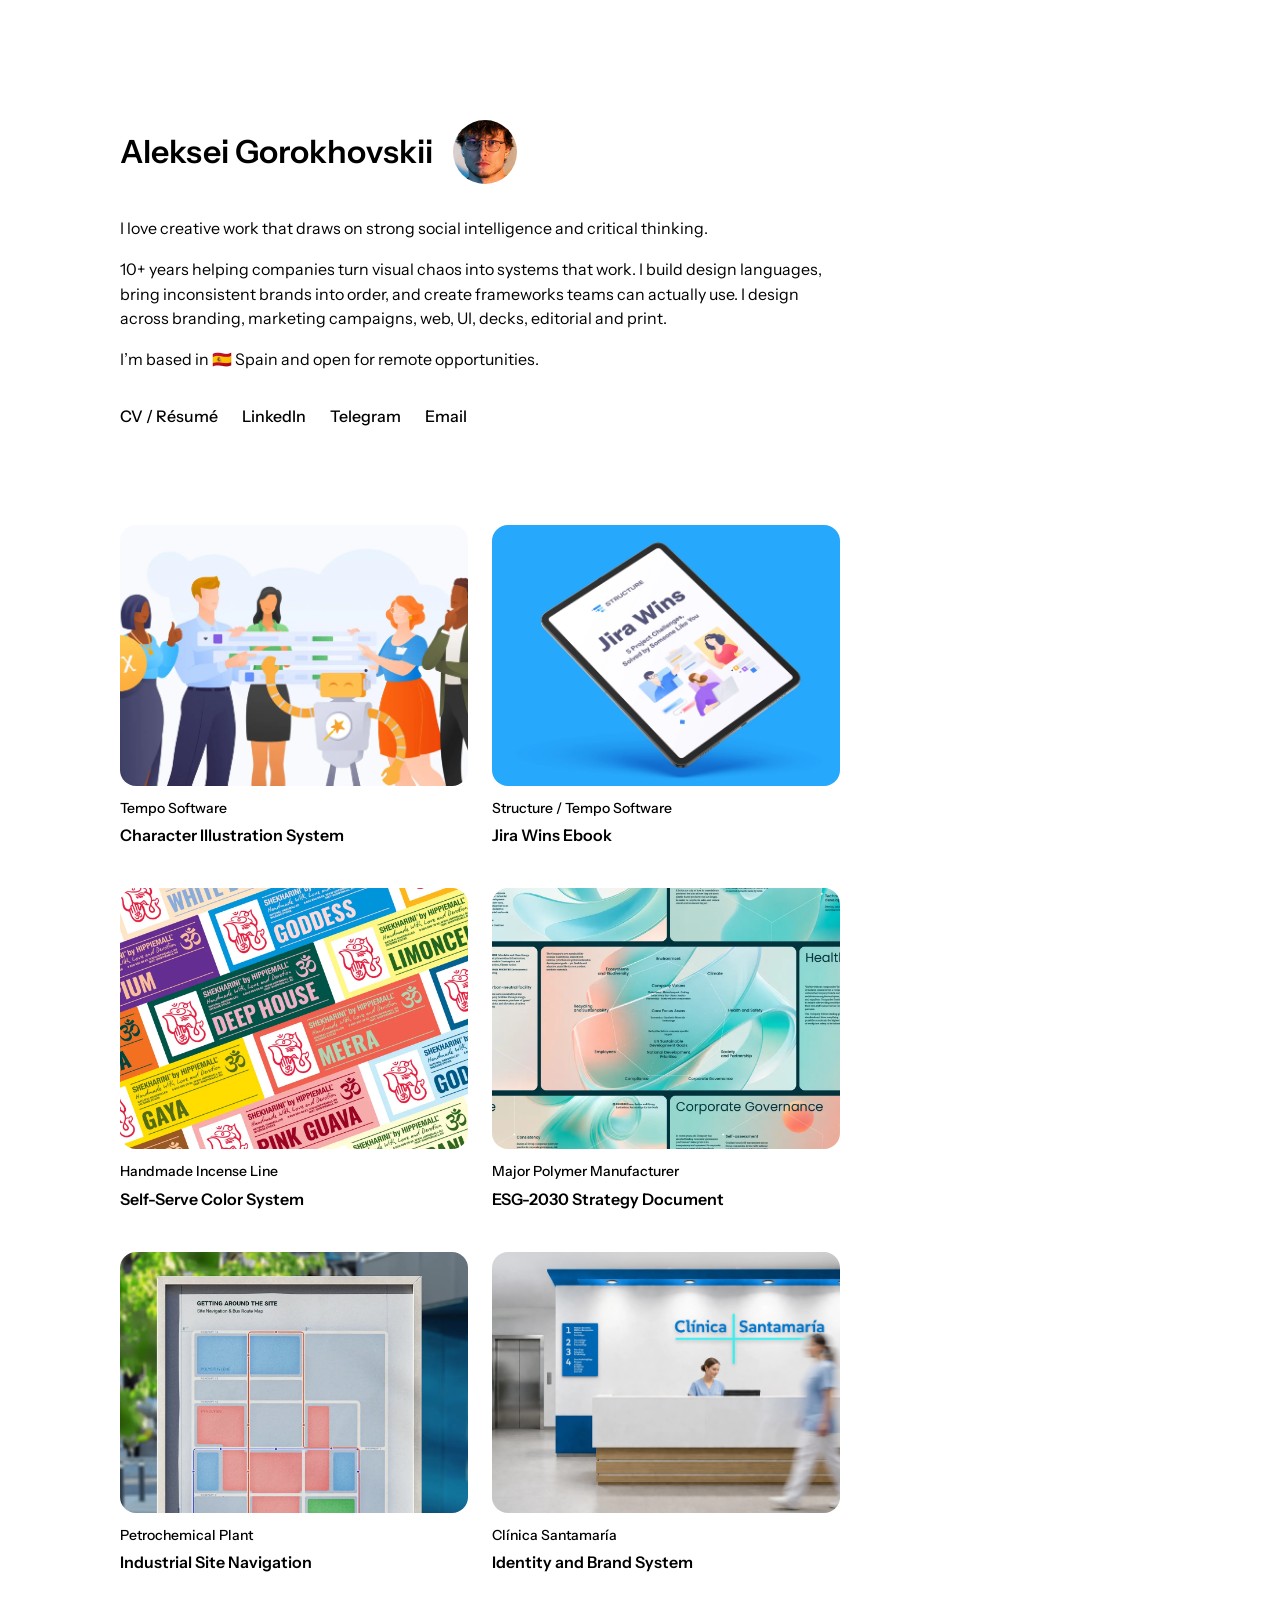
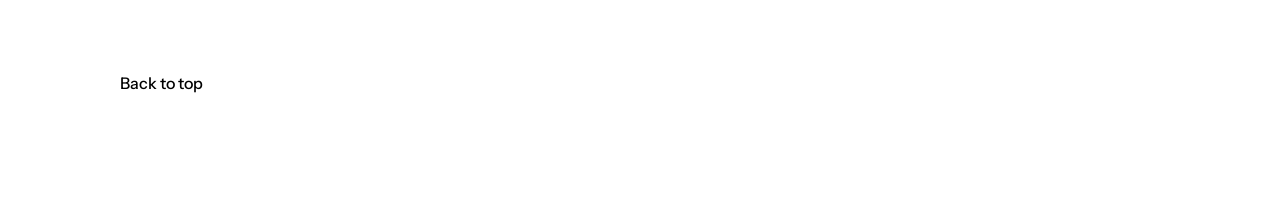
==== index.html @ 1793b3b3 "Sync content from Notion" ====
<!DOCTYPE html>
<html lang="en">
<head>
<meta charset="utf-8"/>
<title>Aleksei Gorokhovskii | Graphic Designer | Portfolio</title>
<meta content="width=device-width, initial-scale=1" name="viewport"/>
<link href="/assets/css/style.css" rel="stylesheet" type="text/css"/>
<link href="/assets/images/favicon.ico" rel="shortcut icon" type="image/x-icon"/>
<link href="/assets/images/webclip.png" rel="apple-touch-icon"/>
</head>
<body>
<div class="page" id="top">

  <header class="hero">
    <div class="name-row reveal">
      <h1 class="name">Aleksei Gorokhovskii</h1>
      <img class="avatar" src="/assets/images/6aa8fb8160d0fc55d58b7285_dd0c124b6a42d9f230db25111dcf4078_userpic.webp" alt="Aleksei Gorokhovskii"/>
    </div>
    <div class="bio rich-text reveal">
      <p>I love creative work that draws on strong social intelligence and critical thinking.</p>
      <p>10+ years helping companies turn visual chaos into systems that work. I build design languages, bring inconsistent brands into order, and create frameworks teams can actually use. I design across branding, marketing campaigns, web, UI, decks, editorial and print.</p>
      <p>I’m based in 🇪🇸 Spain and open for remote opportunities.</p>
    </div>
    <nav class="links-row reveal">
      <a href="https://drive.google.com/file/d/1VBVfOYPBYKbCPdpBJBPWqJ3sg0cywwF9/view?usp=sharing" class="link" target="_blank" rel="noopener">CV / Résumé</a>
      <a href="https://www.linkedin.com/in/alekseigorokhovskii/" class="link" target="_blank" rel="noopener">LinkedIn</a>
      <a href="https://t.me/pozdnovato_o" class="link" target="_blank" rel="noopener">Telegram</a>
      <a href="mailto:algorokhovskii@gmail.com?subject=Hello, Aleksei ✌️" class="link">Email</a>
    </nav>
  </header>

  <main class="project-grid">
    <a href="/character-illustration-system.html" class="project-card reveal">
      <img class="project-thumb" src="/assets/images/notion-character-illustration-system-thumb.webp" loading="lazy" alt="Character Illustration System"/>
      <div class="project-caption">
        <p class="project-meta">Tempo Software</p>
        <p class="project-title">Character Illustration System</p>
      </div>
    </a>
    <a href="/jira-wins-ebook.html" class="project-card reveal">
      <img class="project-thumb" src="/assets/images/notion-jira-wins-ebook-thumb.webp" loading="lazy" alt="Jira Wins Ebook"/>
      <div class="project-caption">
        <p class="project-meta">Structure / Tempo Software</p>
        <p class="project-title">Jira Wins Ebook</p>
      </div>
    </a>
    <a href="/self-serve-color-system.html" class="project-card reveal">
      <img class="project-thumb" src="/assets/images/notion-self-serve-color-system-thumb.webp" loading="lazy" alt="Self-Serve Color System"/>
      <div class="project-caption">
        <p class="project-meta">Handmade Incense Line</p>
        <p class="project-title">Self-Serve Color System</p>
      </div>
    </a>
    <a href="/esg-2030-strategy-document.html" class="project-card reveal">
      <img class="project-thumb" src="/assets/images/notion-esg-2030-strategy-document-thumb.webp" loading="lazy" alt="ESG-2030 Strategy Document"/>
      <div class="project-caption">
        <p class="project-meta">Major Polymer Manufacturer</p>
        <p class="project-title">ESG-2030 Strategy Document</p>
      </div>
    </a>
    <a href="/industrial-site-navigation.html" class="project-card reveal">
      <img class="project-thumb" src="/assets/images/notion-industrial-site-navigation-thumb.webp" loading="lazy" alt="Industrial Site Navigation"/>
      <div class="project-caption">
        <p class="project-meta">Petrochemical Plant</p>
        <p class="project-title">Industrial Site Navigation</p>
      </div>
    </a>
    <a href="/identity-and-brand-system.html" class="project-card reveal">
      <img class="project-thumb" src="/assets/images/notion-identity-and-brand-system-thumb.webp" loading="lazy" alt="Identity and Brand System"/>
      <div class="project-caption">
        <p class="project-meta">Clínica Santamaría</p>
        <p class="project-title">Identity and Brand System</p>
      </div>
    </a>
  </main>

  <footer class="footer">
    <a href="#top" class="link">Back to top</a>
  </footer>

</div>
<script src="/assets/js/main.js" defer></script>
</body>
</html>
---- assets/css/style.css ----
@font-face {
  font-family: 'Instrument Sans';
  font-style: normal;
  font-weight: 400;
  font-display: swap;
  src: url('/assets/fonts/InstrumentSans-Regular.woff2') format('woff2');
}
@font-face {
  font-family: 'Instrument Sans';
  font-style: normal;
  font-weight: 500;
  font-display: swap;
  src: url('/assets/fonts/InstrumentSans-Medium.woff2') format('woff2');
}
@font-face {
  font-family: 'Instrument Sans';
  font-style: normal;
  font-weight: 600;
  font-display: swap;
  src: url('/assets/fonts/InstrumentSans-SemiBold.woff2') format('woff2');
}

:root {
  --accent: #000FFF;
  --max-width: 60rem;
  --gutter: 24px;
  --radius: 1rem;
  --link-transition: 0s;
  --card-transition: 200ms ease;
}

* {
  box-sizing: border-box;
}

html, body {
  background: #FFFFFF;
  color: #000000;
}

body {
  font-family: 'Instrument Sans', sans-serif;
  font-weight: 400;
  font-size: 1rem;
  line-height: 1.55;
  margin: 0;
  overflow-x: hidden;
}

h1, h2, h3, p, ul, figure {
  margin: 0;
}

img {
  display: block;
  max-width: 100%;
}

/* ---- page column ---- */

.page {
  max-width: var(--max-width);
  padding: 120px;
}

/* ---- links (global rule: plain text, accent + underline only on hover) ---- */

.link {
  color: inherit;
  font-weight: 500;
  text-decoration: underline;
  text-decoration-color: transparent;
  text-underline-offset: 0.15em;
  transition: color var(--link-transition), text-decoration-color var(--link-transition);
}

.link:hover,
.link:focus-visible {
  color: var(--accent);
  text-decoration-color: currentColor;
}

/* inline links inside body copy */

.rich-text a {
  color: inherit;
  font-weight: inherit;
  text-decoration: underline;
  text-decoration-color: transparent;
  transition: color var(--link-transition), text-decoration-color var(--link-transition);
}

.rich-text a:hover,
.rich-text a:focus-visible {
  color: var(--accent);
  text-decoration-color: currentColor;
}

/* ---- home hero ---- */

.name-row {
  display: flex;
  align-items: center;
  gap: 20px;
  flex-wrap: wrap;
}

.name {
  font-size: 2rem;
  font-weight: 600;
}

.avatar {
  width: 64px;
  height: 64px;
  border-radius: 50%;
  object-fit: cover;
}

.bio {
  margin-top: 32px;
  display: flex;
  flex-direction: column;
  gap: 16px;
}

.links-row {
  margin-top: 32px;
  display: flex;
  flex-wrap: wrap;
  gap: 8px 24px;
}

/* ---- project grid ---- */

.project-grid {
  margin-top: 96px;
  display: grid;
  grid-template-columns: 1fr 1fr;
  gap: 40px 24px;
}

.project-card {
  display: block;
  text-decoration: none;
  color: inherit;
}

.project-thumb {
  width: 100%;
  aspect-ratio: 4 / 3;
  object-fit: cover;
  border-radius: var(--radius);
  outline: 2px solid transparent;
  outline-offset: 0;
  transition: outline-color var(--card-transition);
}

.project-card:hover .project-thumb,
.project-card:focus-visible .project-thumb {
  outline-color: var(--accent);
}

.project-caption {
  margin-top: 12px;
}

.project-meta {
  font-weight: 500;
  font-size: 0.875rem;
}

.project-title {
  font-weight: 600;
  margin-top: 4px;
  transition: color var(--card-transition);
}

.project-card:hover .project-title,
.project-card:focus-visible .project-title {
  color: var(--accent);
}

/* ---- footer ---- */

.footer {
  margin-top: 96px;
  display: flex;
  flex-wrap: wrap;
  gap: 8px 24px;
}

/* ---- project page ---- */

.project-title-main {
  font-size: 2rem;
  font-weight: 600;
}

.intro {
  margin-top: 32px;
  display: flex;
  flex-direction: column;
  gap: 16px;
}

.case-section {
  margin-top: 48px;
  display: flex;
  flex-direction: column;
  gap: 16px;
}

.section-label {
  font-weight: 500;
}

.case-figure {
  margin-top: 48px;
}

.case-image {
  width: 100%;
  border-radius: var(--radius);
  cursor: zoom-in;
}

/* ---- image popup ---- */

.lightbox {
  position: fixed;
  inset: 0;
  display: flex;
  align-items: center;
  justify-content: center;
  padding: 24px;
  background: rgba(255, 255, 255, 0.96);
  opacity: 0;
  visibility: hidden;
  transition: opacity 100ms linear;
  z-index: 1000;
}

.lightbox.is-open {
  opacity: 1;
  visibility: visible;
}

.lightbox img {
  width: 100%;
  height: 100%;
  object-fit: contain;
  border-radius: var(--radius);
  cursor: zoom-out;
}

.case-caption {
  margin-top: 12px;
  font-weight: 500;
  font-size: 0.875rem;
}

.more-projects {
  margin-top: 96px;
}

.more-projects .section-label {
  margin-bottom: 16px;
}

.more-projects-list {
  list-style: none;
  margin: 0;
  padding: 0;
  display: flex;
  flex-direction: column;
  gap: 8px;
}

.more-projects-list .link {
  font-weight: 600;
}

/* ---- scroll reveal ---- */

.reveal {
  opacity: 0;
  transform: translateY(16px);
  transition: opacity 600ms ease, transform 600ms ease;
}

.reveal.is-visible {
  opacity: 1;
  transform: translateY(0);
}

.project-grid .reveal:nth-child(2n+1) { transition-delay: 0ms; }
.project-grid .reveal:nth-child(2n) { transition-delay: 80ms; }

@media (prefers-reduced-motion: reduce) {
  .reveal {
    opacity: 1;
    transform: none;
    transition: none;
  }
}

/* ---- responsive ---- */

@media (max-width: 640px) {
  .page {
    padding: 72px var(--gutter);
  }

  .project-grid {
    grid-template-columns: 1fr;
    margin-top: 64px;
  }

  .name {
    font-size: 1.5rem;
  }

  .project-title-main {
    font-size: 1.5rem;
  }

  .lightbox {
    padding: 12px;
  }
}
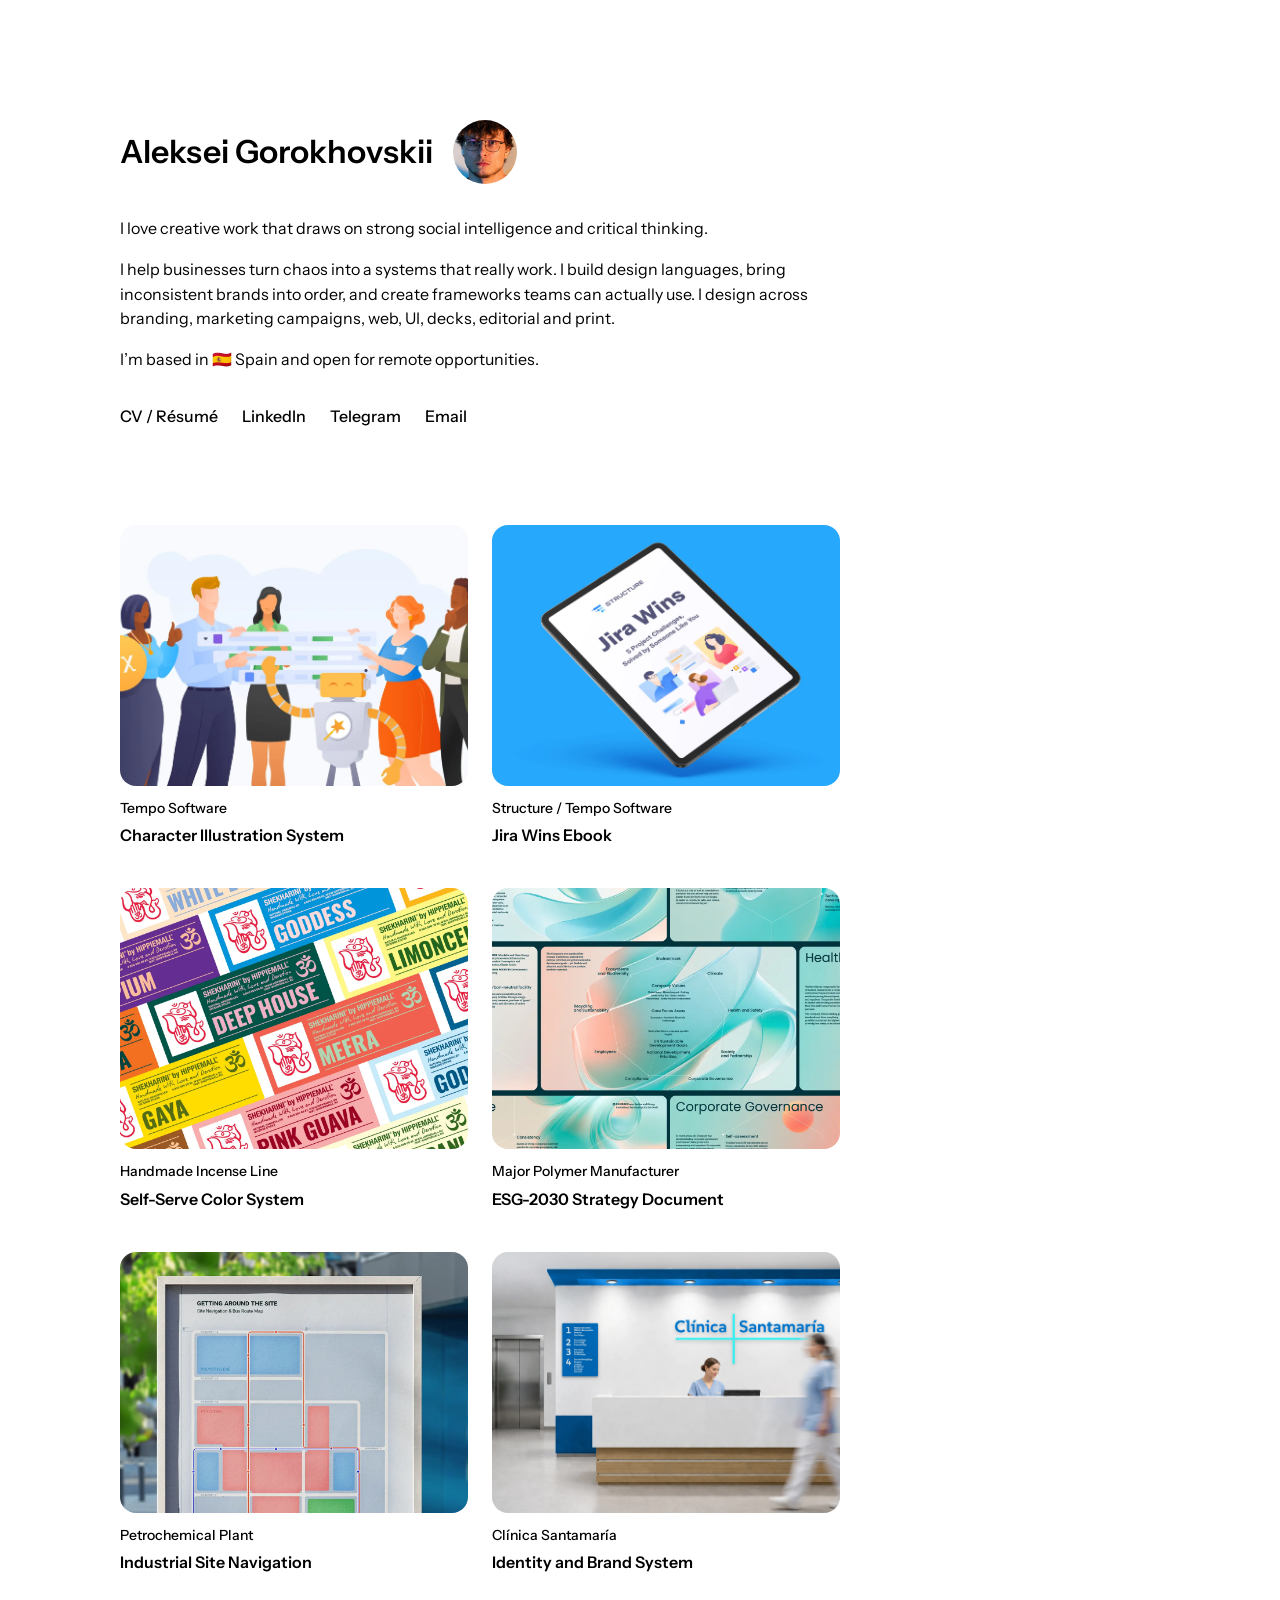
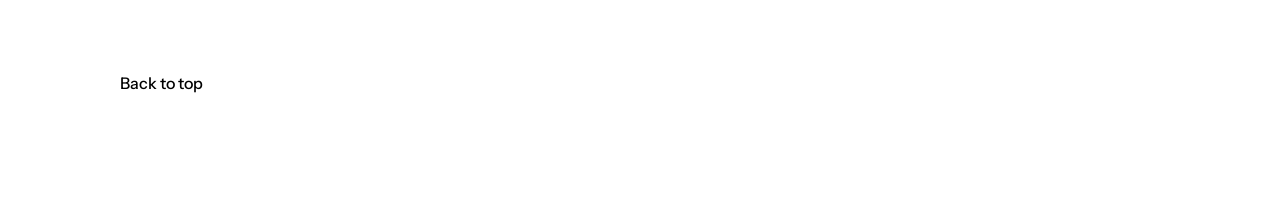
==== commit 627458b3: "Sync content from Notion" ====
--- a/index.html
+++ b/index.html
@@ -18,7 +18,7 @@
     </div>
     <div class="bio rich-text reveal">
       <p>I love creative work that draws on strong social intelligence and critical thinking.</p>
-      <p>10+ years helping companies turn visual chaos into systems that work. I build design languages, bring inconsistent brands into order, and create frameworks teams can actually use. I design across branding, marketing campaigns, web, UI, decks, editorial and print.</p>
+      <p>I help businesses turn chaos into a systems that really work. I build design languages, bring inconsistent brands into order, and create frameworks teams can actually use. I design across branding, marketing campaigns, web, UI, decks, editorial and print.</p>
       <p>I’m based in 🇪🇸 Spain and open for remote opportunities.</p>
     </div>
     <nav class="links-row reveal">
--- a/assets/css/style.css
+++ b/assets/css/style.css
@@ -168,6 +168,7 @@
 .project-meta {
   font-weight: 500;
   font-size: 0.875rem;
+  transition: color var(--card-transition);
 }
 
 .project-title {
@@ -176,6 +177,8 @@
   transition: color var(--card-transition);
 }
 
+.project-card:hover .project-meta,
+.project-card:focus-visible .project-meta,
 .project-card:hover .project-title,
 .project-card:focus-visible .project-title {
   color: var(--accent);
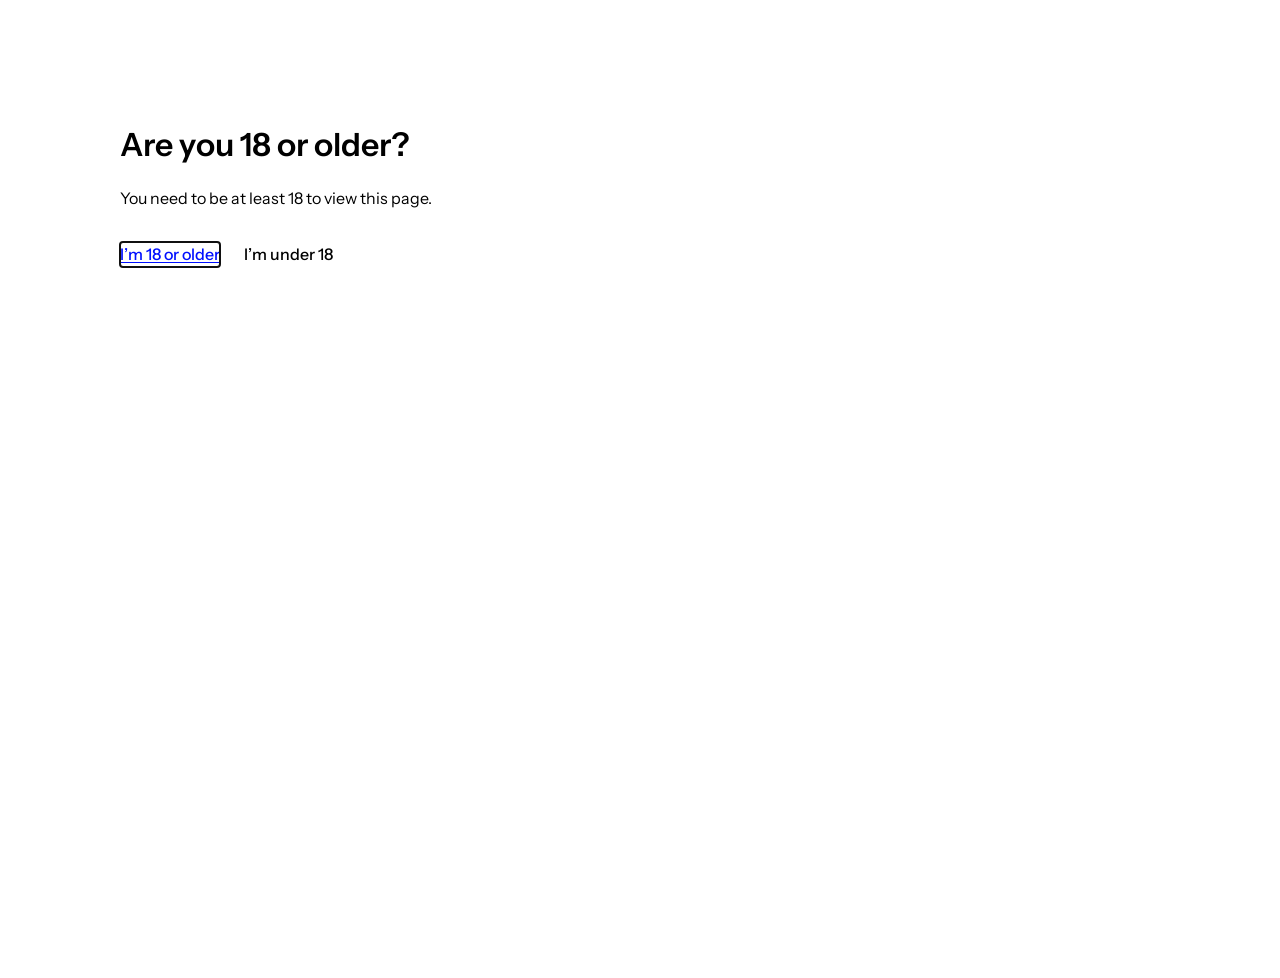
==== commit a5a72c94: "Sync content from Notion" ====
--- a/index.html
+++ b/index.html
@@ -1,84 +1,53 @@
 <!DOCTYPE html>
-<html lang="en">
+<html lang="en" class="has-age-gate">
 <head>
 <meta charset="utf-8"/>
-<title>Aleksei Gorokhovskii | Graphic Designer | Portfolio</title>
+<title>Pozdnovato | All My Links</title>
 <meta content="width=device-width, initial-scale=1" name="viewport"/>
-<link href="/assets/css/style.css" rel="stylesheet" type="text/css"/>
+<script src="/assets/js/age-gate.js?v=eb3af96e"></script>
+<link href="/assets/css/style.css?v=7ad38109" rel="stylesheet" type="text/css"/>
 <link href="/assets/images/favicon.ico" rel="shortcut icon" type="image/x-icon"/>
 <link href="/assets/images/webclip.png" rel="apple-touch-icon"/>
 </head>
 <body>
+<div class="age-gate" id="age-gate" role="dialog" aria-modal="true" aria-labelledby="age-gate-title">
+  <div class="age-gate-inner">
+    <div data-age-question>
+      <h2 class="age-gate-title" id="age-gate-title">Are you 18 or older?</h2>
+      <p class="age-gate-text">You need to be at least 18 to view this page.</p>
+      <div class="age-gate-actions">
+        <button type="button" class="age-gate-button" data-age-yes>I&rsquo;m 18 or older</button>
+        <button type="button" class="age-gate-button" data-age-no>I&rsquo;m under 18</button>
+      </div>
+    </div>
+    <div data-age-denied hidden>
+      <h2 class="age-gate-title">Sorry</h2>
+      <p class="age-gate-text">This page is only for visitors who are 18 or older.</p>
+    </div>
+  </div>
+</div>
+
 <div class="page" id="top">
 
-  <header class="hero">
+  <header class="hero about-hero">
     <div class="name-row reveal">
-      <h1 class="name">Aleksei Gorokhovskii</h1>
-      <img class="avatar" src="/assets/images/6aa8fb8160d0fc55d58b7285_dd0c124b6a42d9f230db25111dcf4078_userpic.webp" alt="Aleksei Gorokhovskii"/>
+      <h1 class="name">Pozdnovato | All My Links</h1>
     </div>
     <div class="bio rich-text reveal">
-      <p>I love creative work that draws on strong social intelligence and critical thinking.</p>
-      <p>I help businesses turn chaos into a systems that really work. I build design languages, bring inconsistent brands into order, and create frameworks teams can actually use. I design across branding, marketing campaigns, web, UI, decks, editorial and print.</p>
-      <p>I’m based in 🇪🇸 Spain and open for remote opportunities.</p>
+      <p>I’m a digital artist and a graphic designer. Here you can find all my resources.</p>
     </div>
-    <nav class="links-row reveal">
-      <a href="https://drive.google.com/file/d/1VBVfOYPBYKbCPdpBJBPWqJ3sg0cywwF9/view?usp=sharing" class="link" target="_blank" rel="noopener">CV / Résumé</a>
-      <a href="https://www.linkedin.com/in/alekseigorokhovskii/" class="link" target="_blank" rel="noopener">LinkedIn</a>
-      <a href="https://t.me/pozdnovato_o" class="link" target="_blank" rel="noopener">Telegram</a>
-      <a href="mailto:algorokhovskii@gmail.com?subject=Hello, Aleksei ✌️" class="link">Email</a>
-    </nav>
   </header>
 
-  <main class="project-grid">
-    <a href="/character-illustration-system.html" class="project-card reveal">
-      <img class="project-thumb" src="/assets/images/notion-character-illustration-system-thumb.webp" loading="lazy" alt="Character Illustration System"/>
-      <div class="project-caption">
-        <p class="project-meta">Tempo Software</p>
-        <p class="project-title">Character Illustration System</p>
-      </div>
-    </a>
-    <a href="/jira-wins-ebook.html" class="project-card reveal">
-      <img class="project-thumb" src="/assets/images/notion-jira-wins-ebook-thumb.webp" loading="lazy" alt="Jira Wins Ebook"/>
-      <div class="project-caption">
-        <p class="project-meta">Structure / Tempo Software</p>
-        <p class="project-title">Jira Wins Ebook</p>
-      </div>
-    </a>
-    <a href="/self-serve-color-system.html" class="project-card reveal">
-      <img class="project-thumb" src="/assets/images/notion-self-serve-color-system-thumb.webp" loading="lazy" alt="Self-Serve Color System"/>
-      <div class="project-caption">
-        <p class="project-meta">Handmade Incense Line</p>
-        <p class="project-title">Self-Serve Color System</p>
-      </div>
-    </a>
-    <a href="/esg-2030-strategy-document.html" class="project-card reveal">
-      <img class="project-thumb" src="/assets/images/notion-esg-2030-strategy-document-thumb.webp" loading="lazy" alt="ESG-2030 Strategy Document"/>
-      <div class="project-caption">
-        <p class="project-meta">Major Polymer Manufacturer</p>
-        <p class="project-title">ESG-2030 Strategy Document</p>
-      </div>
-    </a>
-    <a href="/industrial-site-navigation.html" class="project-card reveal">
-      <img class="project-thumb" src="/assets/images/notion-industrial-site-navigation-thumb.webp" loading="lazy" alt="Industrial Site Navigation"/>
-      <div class="project-caption">
-        <p class="project-meta">Petrochemical Plant</p>
-        <p class="project-title">Industrial Site Navigation</p>
-      </div>
-    </a>
-    <a href="/identity-and-brand-system.html" class="project-card reveal">
-      <img class="project-thumb" src="/assets/images/notion-identity-and-brand-system-thumb.webp" loading="lazy" alt="Identity and Brand System"/>
-      <div class="project-caption">
-        <p class="project-meta">Clínica Santamaría</p>
-        <p class="project-title">Identity and Brand System</p>
-      </div>
-    </a>
-  </main>
-
-  <footer class="footer">
-    <a href="#top" class="link">Back to top</a>
-  </footer>
+  <nav class="about-links">
+    <a href="https://www.therainbowcollective.co/collections/aleksei-pozdnovato" class="about-link reveal" style="--pill-bg: linear-gradient(to right, #ffcc00, #ff5e35); --pill-fg: #ffffff" target="_blank" rel="noopener">High Quality Prints</a>
+    <a href="https://theramblepress.substack.com/p/aleksei-pozdnovato" class="about-link reveal" style="--pill-bg: #ff00c8; --pill-fg: #ffffff" target="_blank" rel="noopener">About Me And My Art</a>
+    <a href="https://www.instagram.com/pozdnovato/" class="about-link reveal" style="--pill-bg: linear-gradient(to right, #7f2aff, #ff66c7); --pill-fg: #ffffff" target="_blank" rel="noopener">Instagram</a>
+    <a href="https://t.me/pozdnovato_o" class="about-link reveal" style="--pill-bg: #00a2ff; --pill-fg: #ffffff" target="_blank" rel="noopener">Telegram</a>
+    <a href="https://x.com/pozdnovato" class="about-link reveal" style="--pill-bg: #000000; --pill-fg: #ffffff" target="_blank" rel="noopener">X</a>
+    <a href="https://pozdnovato.com/portfolio" class="about-link reveal" style="--pill-bg: #0dc400; --pill-fg: #ffffff" target="_blank" rel="noopener">Graphic Design Portfolio</a>
+  </nav>
 
 </div>
-<script src="/assets/js/main.js" defer></script>
+<script src="/assets/js/main.js?v=acf08a41" defer></script>
 </body>
 </html>
--- a/assets/css/style.css
+++ b/assets/css/style.css
@@ -184,6 +184,150 @@
   color: var(--accent);
 }
 
+/* ---- home page: link cards (class names predate it becoming the home page) ---- */
+
+/* Per-card colors come from the Notion "Color" and "White" columns as custom
+   properties set inline by the sync script (--pill-bg, --pill-fg). Hover only
+   adds the accent outline; the label color never changes. */
+
+.about-hero .bio {
+  margin-top: 16px;
+}
+
+.about-links {
+  margin-top: 48px;
+  display: flex;
+  flex-direction: column;
+  gap: 1.5rem;
+}
+
+.about-link {
+  display: flex;
+  align-items: center;
+  justify-content: center;
+  height: 5rem;
+  padding: 0 1.5rem;
+  background: var(--pill-bg, #EEEEEE);
+  border-radius: var(--radius);
+  color: var(--pill-fg, inherit);
+  font-size: 1.375rem;
+  font-weight: 500;
+  line-height: 1.2;
+  text-align: center;
+  text-decoration: none;
+  outline: 2px solid transparent;
+  outline-offset: 0;
+  transition: outline-color var(--card-transition);
+}
+
+/* .reveal declares its own transition list, which would otherwise replace the
+   hover transition above. */
+.about-link.reveal {
+  transition: opacity 600ms ease, transform 600ms ease,
+    outline-color var(--card-transition);
+}
+
+.about-link:hover,
+.about-link:focus-visible {
+  outline-color: var(--accent);
+}
+
+/* A card with an image from the Notion "Image" column: the image fills the card
+   at its own aspect ratio (so the card grows to fit it, never cropping it), and
+   the label sits centered on top. */
+.about-link--image {
+  position: relative;
+  height: auto;
+  min-height: 5rem;
+  padding: 0;
+  overflow: hidden;
+}
+
+.about-link-image {
+  display: block;
+  width: 100%;
+  height: auto;
+}
+
+.about-link-label {
+  position: absolute;
+  inset: 0;
+  display: flex;
+  align-items: center;
+  justify-content: center;
+  padding: 0 1.5rem;
+}
+
+/* ---- age gate (about page only; markup lives in templates/about.html.erb) ---- */
+
+html.has-age-gate:not(.age-ok) {
+  overflow: hidden;
+}
+
+.age-gate {
+  position: fixed;
+  inset: 0;
+  z-index: 100;
+  overflow-y: auto;
+  background: #FFFFFF;
+}
+
+html.age-ok .age-gate,
+.age-gate [hidden] {
+  display: none;
+}
+
+.age-gate-inner {
+  max-width: var(--max-width);
+  padding: 120px;
+}
+
+.age-gate-title {
+  font-size: 2rem;
+  font-weight: 600;
+}
+
+.age-gate-text {
+  margin-top: 16px;
+}
+
+.age-gate-actions {
+  margin-top: 32px;
+  display: flex;
+  flex-wrap: wrap;
+  gap: 8px 24px;
+}
+
+.age-gate-button {
+  padding: 0;
+  border: 0;
+  background: none;
+  color: inherit;
+  font: inherit;
+  font-weight: 500;
+  cursor: pointer;
+  text-decoration: underline;
+  text-decoration-color: transparent;
+  text-underline-offset: 0.15em;
+  transition: color var(--link-transition), text-decoration-color var(--link-transition);
+}
+
+.age-gate-button:hover,
+.age-gate-button:focus-visible {
+  color: var(--accent);
+  text-decoration-color: currentColor;
+}
+
+@media (max-width: 640px) {
+  .age-gate-inner {
+    padding: 72px var(--gutter);
+  }
+
+  .age-gate-title {
+    font-size: 1.5rem;
+  }
+}
+
 /* ---- footer ---- */
 
 .footer {
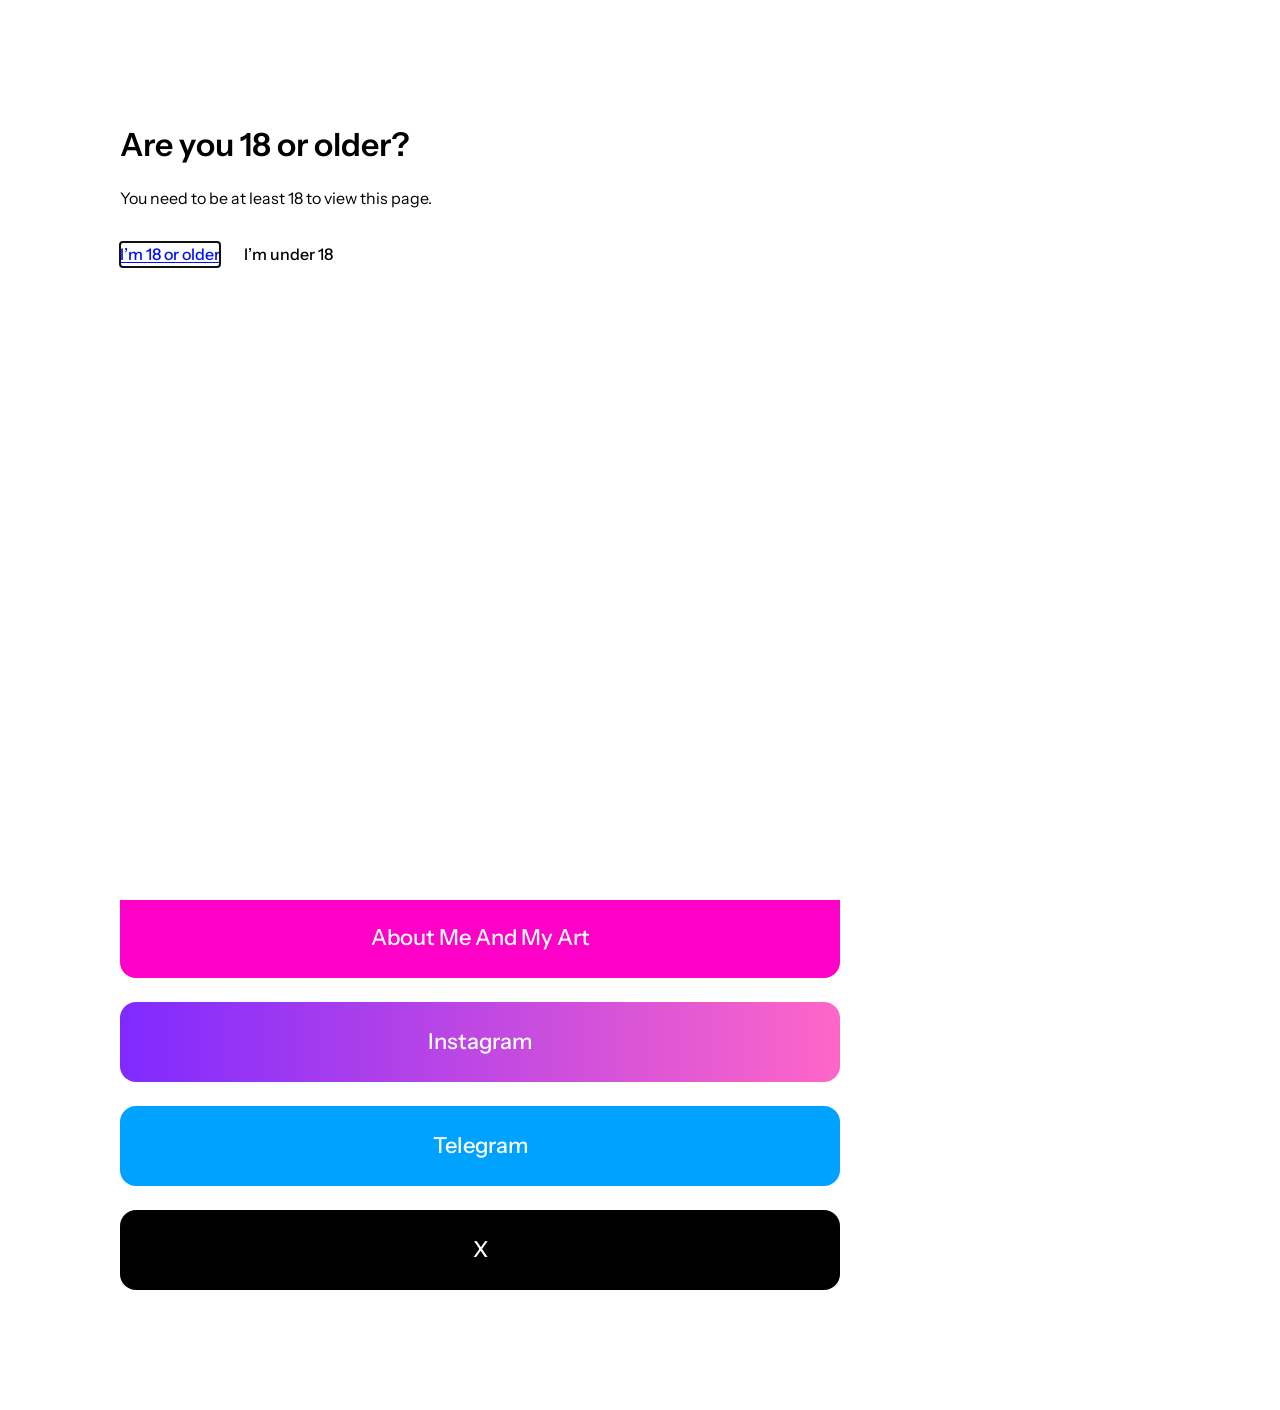
==== commit 0b3f54b0: "Sync content from Notion" ====
--- a/index.html
+++ b/index.html
@@ -5,7 +5,7 @@
 <title>Pozdnovato | All My Links</title>
 <meta content="width=device-width, initial-scale=1" name="viewport"/>
 <script src="/assets/js/age-gate.js?v=eb3af96e"></script>
-<link href="/assets/css/style.css?v=7ad38109" rel="stylesheet" type="text/css"/>
+<link href="/assets/css/style.css?v=486ba4fb" rel="stylesheet" type="text/css"/>
 <link href="/assets/images/favicon.ico" rel="shortcut icon" type="image/x-icon"/>
 <link href="/assets/images/webclip.png" rel="apple-touch-icon"/>
 </head>
@@ -40,11 +40,10 @@
 
   <nav class="about-links">
     <a href="https://www.therainbowcollective.co/collections/aleksei-pozdnovato" class="about-link reveal" style="--pill-bg: linear-gradient(to right, #ffcc00, #ff5e35); --pill-fg: #ffffff" target="_blank" rel="noopener">High Quality Prints</a>
-    <a href="https://theramblepress.substack.com/p/aleksei-pozdnovato" class="about-link reveal" style="--pill-bg: #ff00c8; --pill-fg: #ffffff" target="_blank" rel="noopener">About Me And My Art</a>
+    <a href="https://theramblepress.substack.com/p/aleksei-pozdnovato" class="about-link about-link--image reveal" style="--pill-bg: #ff00c8; --pill-fg: #ffffff" target="_blank" rel="noopener"><img class="about-link-image" src="/assets/images/notion-link-cb0e3e1ad1fc.webp" alt="" loading="lazy" decoding="async"/><span class="about-link-label">About Me And My Art</span></a>
     <a href="https://www.instagram.com/pozdnovato/" class="about-link reveal" style="--pill-bg: linear-gradient(to right, #7f2aff, #ff66c7); --pill-fg: #ffffff" target="_blank" rel="noopener">Instagram</a>
     <a href="https://t.me/pozdnovato_o" class="about-link reveal" style="--pill-bg: #00a2ff; --pill-fg: #ffffff" target="_blank" rel="noopener">Telegram</a>
     <a href="https://x.com/pozdnovato" class="about-link reveal" style="--pill-bg: #000000; --pill-fg: #ffffff" target="_blank" rel="noopener">X</a>
-    <a href="https://pozdnovato.com/portfolio" class="about-link reveal" style="--pill-bg: #0dc400; --pill-fg: #ffffff" target="_blank" rel="noopener">Graphic Design Portfolio</a>
   </nav>
 
 </div>
--- a/assets/css/style.css
+++ b/assets/css/style.css
@@ -232,30 +232,34 @@
   outline-color: var(--accent);
 }
 
-/* A card with an image from the Notion "Image" column: the image fills the card
-   at its own aspect ratio (so the card grows to fit it, never cropping it), and
-   the label sits centered on top. */
+/* A button with an image from the Notion file column: the image is set into the
+   button, 0.5rem from the top and both sides, always 4:3 landscape (cropped to
+   fit) with 0.5rem corners (the button's 1rem corners minus that inset). Under
+   it sits a label row laid out exactly like a plain button's content: 5rem tall,
+   label centered, so the label keeps the same distance from the image that a
+   plain button's label has from its top edge, and from the bottom edge. */
 .about-link--image {
-  position: relative;
+  flex-direction: column;
+  align-items: stretch;
+  justify-content: flex-start;
   height: auto;
-  min-height: 5rem;
-  padding: 0;
-  overflow: hidden;
+  padding: 0.5rem 0.5rem 0;
 }
 
 .about-link-image {
   display: block;
   width: 100%;
-  height: auto;
+  aspect-ratio: 4 / 3;
+  object-fit: cover;
+  border-radius: 0.5rem;
 }
 
 .about-link-label {
-  position: absolute;
-  inset: 0;
   display: flex;
   align-items: center;
   justify-content: center;
-  padding: 0 1.5rem;
+  min-height: 5rem;
+  padding: 0 1rem;
 }
 
 /* ---- age gate (about page only; markup lives in templates/about.html.erb) ---- */
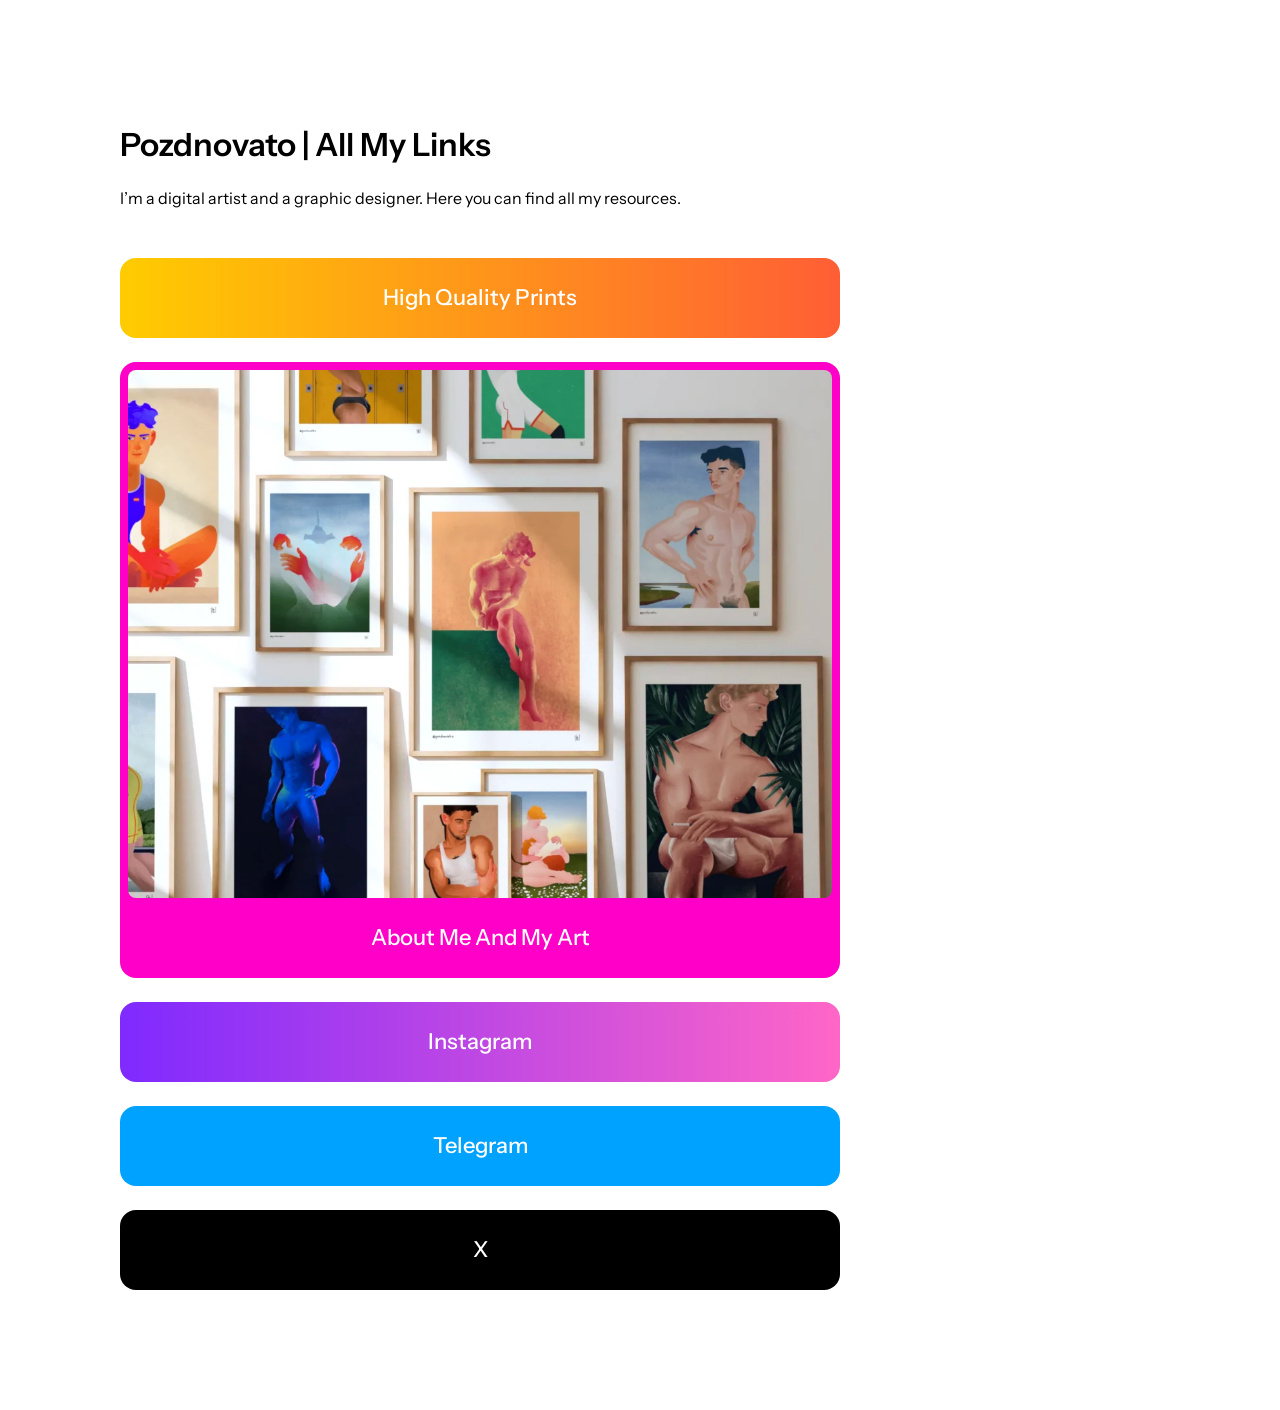
==== commit c843bbe1: "Sync content from Notion" ====
--- a/index.html
+++ b/index.html
@@ -1,32 +1,14 @@
 <!DOCTYPE html>
-<html lang="en" class="has-age-gate">
+<html lang="en">
 <head>
 <meta charset="utf-8"/>
 <title>Pozdnovato | All My Links</title>
 <meta content="width=device-width, initial-scale=1" name="viewport"/>
-<script src="/assets/js/age-gate.js?v=eb3af96e"></script>
 <link href="/assets/css/style.css?v=486ba4fb" rel="stylesheet" type="text/css"/>
 <link href="/assets/images/favicon.ico" rel="shortcut icon" type="image/x-icon"/>
 <link href="/assets/images/webclip.png" rel="apple-touch-icon"/>
 </head>
 <body>
-<div class="age-gate" id="age-gate" role="dialog" aria-modal="true" aria-labelledby="age-gate-title">
-  <div class="age-gate-inner">
-    <div data-age-question>
-      <h2 class="age-gate-title" id="age-gate-title">Are you 18 or older?</h2>
-      <p class="age-gate-text">You need to be at least 18 to view this page.</p>
-      <div class="age-gate-actions">
-        <button type="button" class="age-gate-button" data-age-yes>I&rsquo;m 18 or older</button>
-        <button type="button" class="age-gate-button" data-age-no>I&rsquo;m under 18</button>
-      </div>
-    </div>
-    <div data-age-denied hidden>
-      <h2 class="age-gate-title">Sorry</h2>
-      <p class="age-gate-text">This page is only for visitors who are 18 or older.</p>
-    </div>
-  </div>
-</div>
-
 <div class="page" id="top">
 
   <header class="hero about-hero">
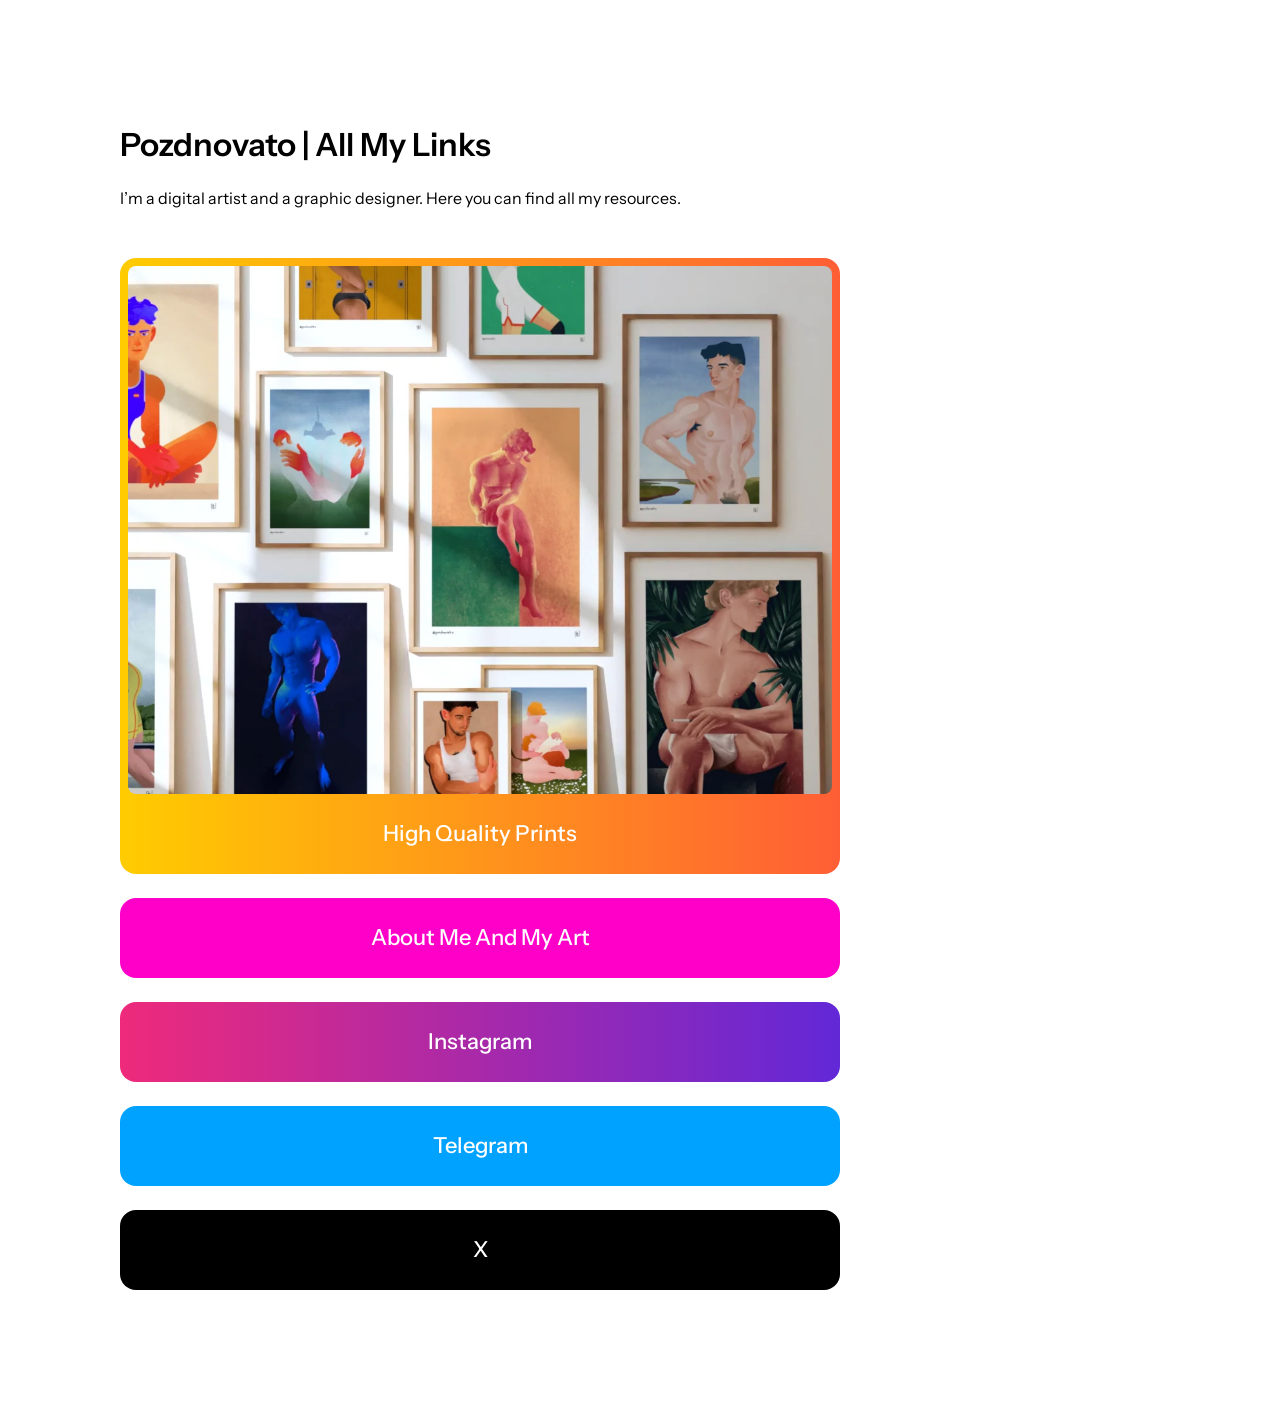
==== commit 27064caa: "Sync content from Notion" ====
--- a/index.html
+++ b/index.html
@@ -4,7 +4,7 @@
 <meta charset="utf-8"/>
 <title>Pozdnovato | All My Links</title>
 <meta content="width=device-width, initial-scale=1" name="viewport"/>
-<link href="/assets/css/style.css?v=486ba4fb" rel="stylesheet" type="text/css"/>
+<link href="/assets/css/style.css?v=e781dfb0" rel="stylesheet" type="text/css"/>
 <link href="/assets/images/favicon.ico" rel="shortcut icon" type="image/x-icon"/>
 <link href="/assets/images/webclip.png" rel="apple-touch-icon"/>
 </head>
@@ -21,9 +21,9 @@
   </header>
 
   <nav class="about-links">
-    <a href="https://www.therainbowcollective.co/collections/aleksei-pozdnovato" class="about-link reveal" style="--pill-bg: linear-gradient(to right, #ffcc00, #ff5e35); --pill-fg: #ffffff" target="_blank" rel="noopener">High Quality Prints</a>
-    <a href="https://theramblepress.substack.com/p/aleksei-pozdnovato" class="about-link about-link--image reveal" style="--pill-bg: #ff00c8; --pill-fg: #ffffff" target="_blank" rel="noopener"><img class="about-link-image" src="/assets/images/notion-link-cb0e3e1ad1fc.webp" alt="" loading="lazy" decoding="async"/><span class="about-link-label">About Me And My Art</span></a>
-    <a href="https://www.instagram.com/pozdnovato/" class="about-link reveal" style="--pill-bg: linear-gradient(to right, #7f2aff, #ff66c7); --pill-fg: #ffffff" target="_blank" rel="noopener">Instagram</a>
+    <a href="https://www.therainbowcollective.co/collections/aleksei-pozdnovato" class="about-link about-link--image reveal" style="--pill-bg: linear-gradient(to right, #ffcc00, #ff5e35); --pill-fg: #ffffff" target="_blank" rel="noopener"><img class="about-link-image" src="/assets/images/notion-link-f3bf7a3e1ff0.webp" alt="" loading="lazy" decoding="async"/><span class="about-link-label">High Quality Prints</span></a>
+    <a href="https://theramblepress.substack.com/p/aleksei-pozdnovato" class="about-link reveal" style="--pill-bg: #ff00c8; --pill-fg: #ffffff" target="_blank" rel="noopener">About Me And My Art</a>
+    <a href="https://www.instagram.com/pozdnovato/" class="about-link reveal" style="--pill-bg: linear-gradient(to right, #ee2a7b, #6228d7); --pill-fg: #ffffff" target="_blank" rel="noopener">Instagram</a>
     <a href="https://t.me/pozdnovato_o" class="about-link reveal" style="--pill-bg: #00a2ff; --pill-fg: #ffffff" target="_blank" rel="noopener">Telegram</a>
     <a href="https://x.com/pozdnovato" class="about-link reveal" style="--pill-bg: #000000; --pill-fg: #ffffff" target="_blank" rel="noopener">X</a>
   </nav>
--- a/assets/css/style.css
+++ b/assets/css/style.css
@@ -262,76 +262,6 @@
   padding: 0 1rem;
 }
 
-/* ---- age gate (about page only; markup lives in templates/about.html.erb) ---- */
-
-html.has-age-gate:not(.age-ok) {
-  overflow: hidden;
-}
-
-.age-gate {
-  position: fixed;
-  inset: 0;
-  z-index: 100;
-  overflow-y: auto;
-  background: #FFFFFF;
-}
-
-html.age-ok .age-gate,
-.age-gate [hidden] {
-  display: none;
-}
-
-.age-gate-inner {
-  max-width: var(--max-width);
-  padding: 120px;
-}
-
-.age-gate-title {
-  font-size: 2rem;
-  font-weight: 600;
-}
-
-.age-gate-text {
-  margin-top: 16px;
-}
-
-.age-gate-actions {
-  margin-top: 32px;
-  display: flex;
-  flex-wrap: wrap;
-  gap: 8px 24px;
-}
-
-.age-gate-button {
-  padding: 0;
-  border: 0;
-  background: none;
-  color: inherit;
-  font: inherit;
-  font-weight: 500;
-  cursor: pointer;
-  text-decoration: underline;
-  text-decoration-color: transparent;
-  text-underline-offset: 0.15em;
-  transition: color var(--link-transition), text-decoration-color var(--link-transition);
-}
-
-.age-gate-button:hover,
-.age-gate-button:focus-visible {
-  color: var(--accent);
-  text-decoration-color: currentColor;
-}
-
-@media (max-width: 640px) {
-  .age-gate-inner {
-    padding: 72px var(--gutter);
-  }
-
-  .age-gate-title {
-    font-size: 1.5rem;
-  }
-}
-
 /* ---- footer ---- */
 
 .footer {
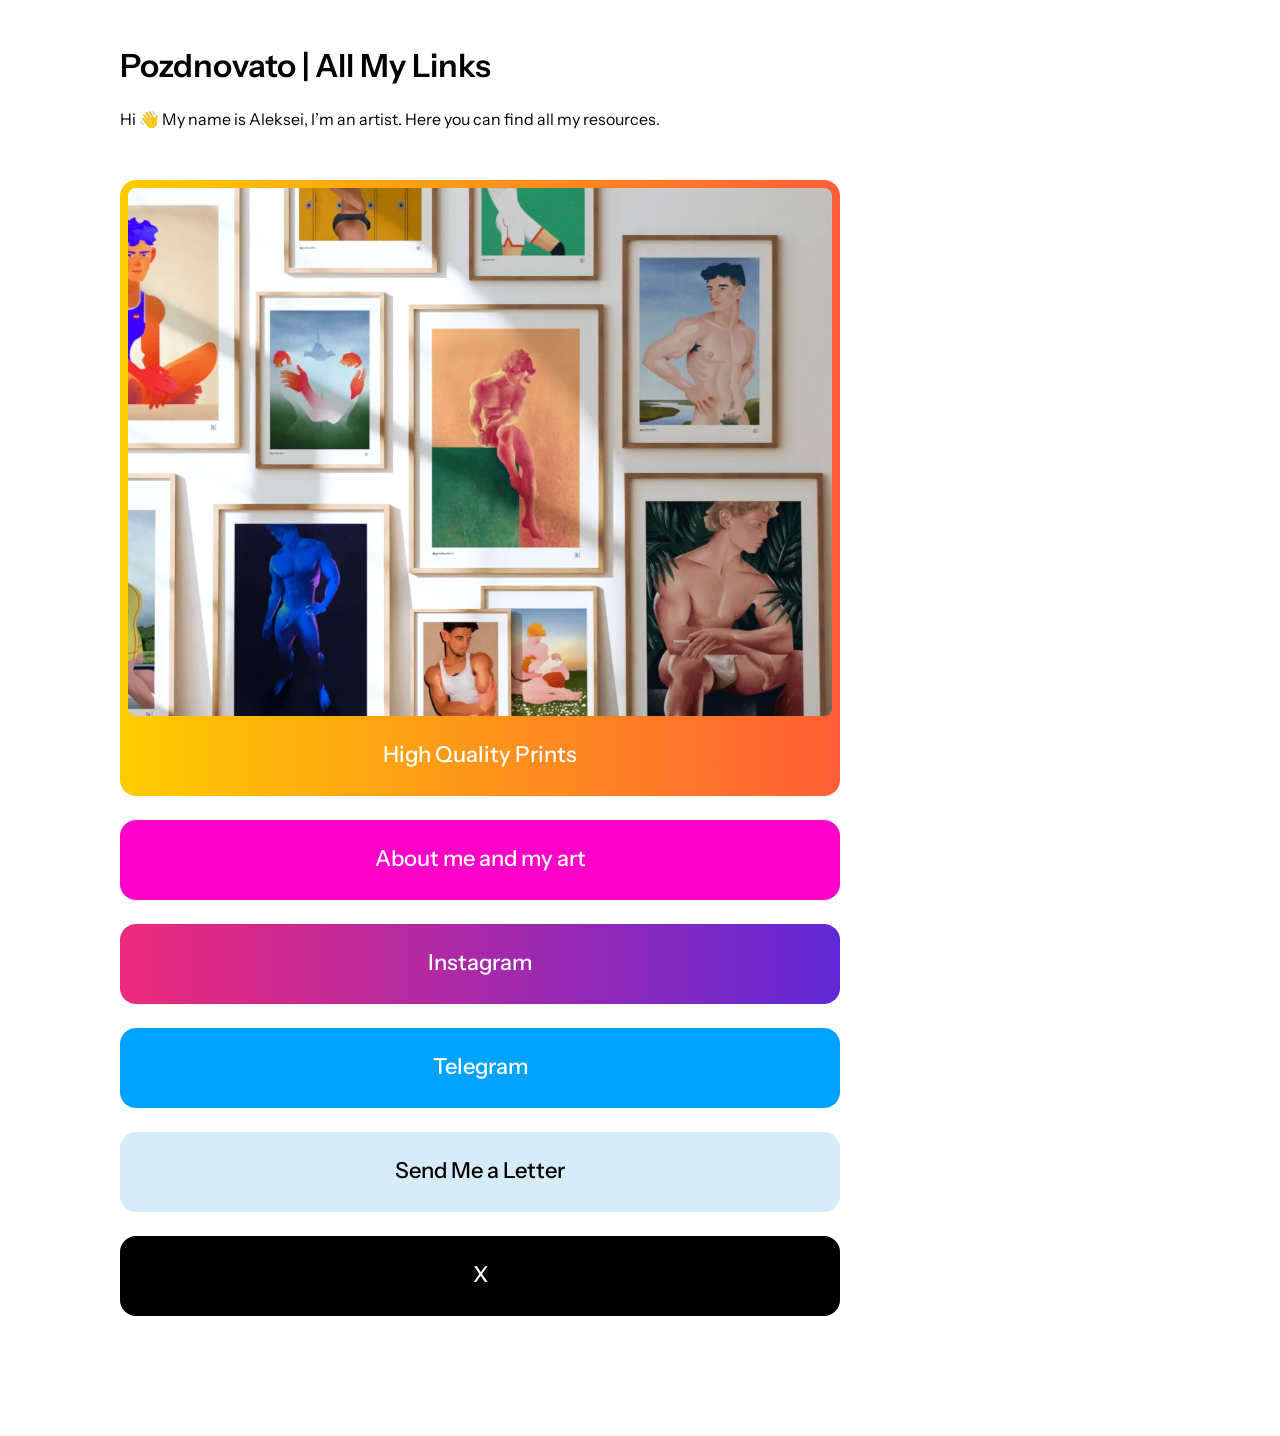
==== commit 15492ec9: "Sync content from Notion" ====
--- a/index.html
+++ b/index.html
@@ -4,27 +4,28 @@
 <meta charset="utf-8"/>
 <title>Pozdnovato | All My Links</title>
 <meta content="width=device-width, initial-scale=1" name="viewport"/>
-<link href="/assets/css/style.css?v=e781dfb0" rel="stylesheet" type="text/css"/>
+<link href="/assets/css/style.css?v=8a0341d9" rel="stylesheet" type="text/css"/>
 <link href="/assets/images/favicon.ico" rel="shortcut icon" type="image/x-icon"/>
 <link href="/assets/images/webclip.png" rel="apple-touch-icon"/>
 </head>
 <body>
-<div class="page" id="top">
+<div class="page page--links" id="top">
 
   <header class="hero about-hero">
     <div class="name-row reveal">
       <h1 class="name">Pozdnovato | All My Links</h1>
     </div>
     <div class="bio rich-text reveal">
-      <p>I’m a digital artist and a graphic designer. Here you can find all my resources.</p>
+      <p>Hi 👋 My name is Aleksei, I’m an artist. Here you can find all my resources.</p>
     </div>
   </header>
 
   <nav class="about-links">
     <a href="https://www.therainbowcollective.co/collections/aleksei-pozdnovato" class="about-link about-link--image reveal" style="--pill-bg: linear-gradient(to right, #ffcc00, #ff5e35); --pill-fg: #ffffff" target="_blank" rel="noopener"><img class="about-link-image" src="/assets/images/notion-link-f3bf7a3e1ff0.webp" alt="" loading="lazy" decoding="async"/><span class="about-link-label">High Quality Prints</span></a>
-    <a href="https://theramblepress.substack.com/p/aleksei-pozdnovato" class="about-link reveal" style="--pill-bg: #ff00c8; --pill-fg: #ffffff" target="_blank" rel="noopener">About Me And My Art</a>
+    <a href="https://theramblepress.substack.com/p/aleksei-pozdnovato" class="about-link reveal" style="--pill-bg: #ff00c8; --pill-fg: #ffffff" target="_blank" rel="noopener">About me and my art</a>
     <a href="https://www.instagram.com/pozdnovato/" class="about-link reveal" style="--pill-bg: linear-gradient(to right, #ee2a7b, #6228d7); --pill-fg: #ffffff" target="_blank" rel="noopener">Instagram</a>
     <a href="https://t.me/pozdnovato_o" class="about-link reveal" style="--pill-bg: #00a2ff; --pill-fg: #ffffff" target="_blank" rel="noopener">Telegram</a>
+    <a href="mailto:pzdnovato@gmail.com" class="about-link reveal" style="--pill-bg: #d6ebf8; --pill-fg: #000000">Send Me a Letter</a>
     <a href="https://x.com/pozdnovato" class="about-link reveal" style="--pill-bg: #000000; --pill-fg: #ffffff" target="_blank" rel="noopener">X</a>
   </nav>
 
--- a/assets/css/style.css
+++ b/assets/css/style.css
@@ -194,6 +194,19 @@
   margin-top: 16px;
 }
 
+/* Top of the home page: the heading's capital letters sit as far below the top
+   of the page as the description's last baseline sits above the first button
+   (about 54px). The heading is smaller on phones, hence the second value. */
+.page.page--links {
+  padding-top: 2.58rem;
+}
+
+@media (max-width: 640px) {
+  .page.page--links {
+    padding-top: 2.8rem;
+  }
+}
+
 .about-links {
   margin-top: 48px;
   display: flex;
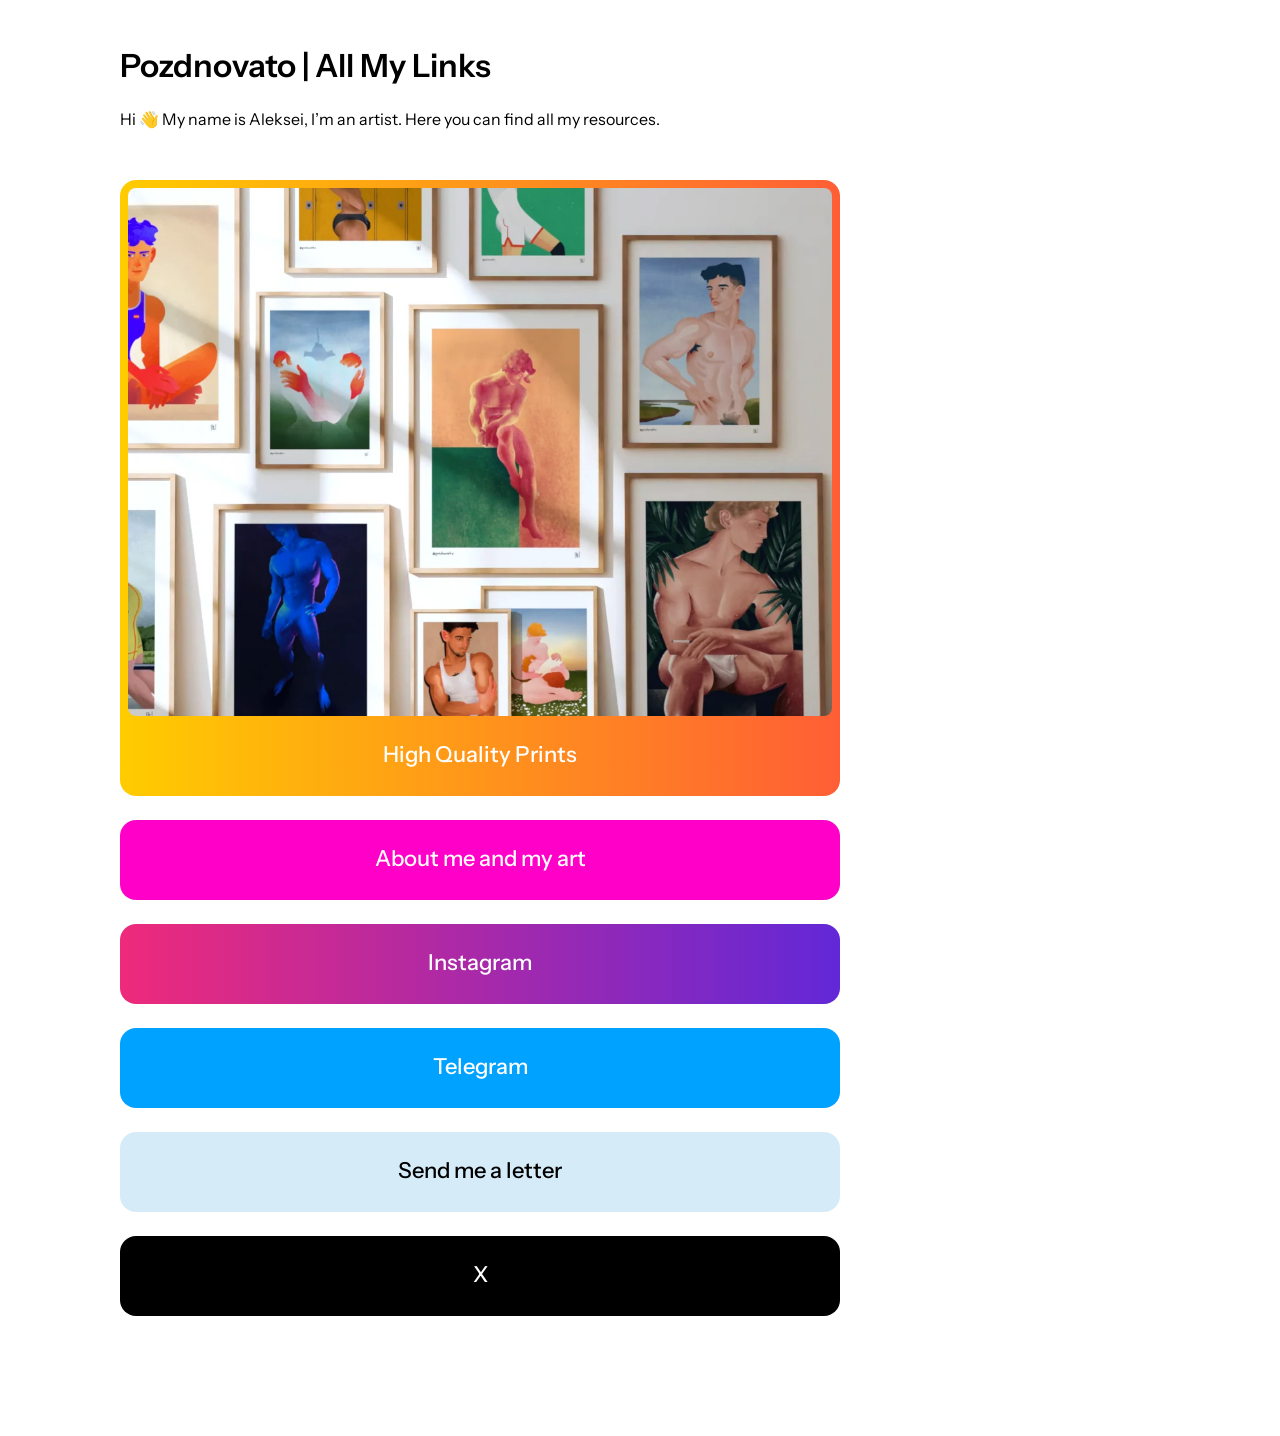
==== commit e1d518b2: "Sync content from Notion" ====
--- a/index.html
+++ b/index.html
@@ -25,7 +25,7 @@
     <a href="https://theramblepress.substack.com/p/aleksei-pozdnovato" class="about-link reveal" style="--pill-bg: #ff00c8; --pill-fg: #ffffff" target="_blank" rel="noopener">About me and my art</a>
     <a href="https://www.instagram.com/pozdnovato/" class="about-link reveal" style="--pill-bg: linear-gradient(to right, #ee2a7b, #6228d7); --pill-fg: #ffffff" target="_blank" rel="noopener">Instagram</a>
     <a href="https://t.me/pozdnovato_o" class="about-link reveal" style="--pill-bg: #00a2ff; --pill-fg: #ffffff" target="_blank" rel="noopener">Telegram</a>
-    <a href="mailto:pzdnovato@gmail.com" class="about-link reveal" style="--pill-bg: #d6ebf8; --pill-fg: #000000">Send Me a Letter</a>
+    <a href="mailto:pzdnovato@gmail.com" class="about-link reveal" style="--pill-bg: #d6ebf8; --pill-fg: #000000">Send me a letter</a>
     <a href="https://x.com/pozdnovato" class="about-link reveal" style="--pill-bg: #000000; --pill-fg: #ffffff" target="_blank" rel="noopener">X</a>
   </nav>
 
